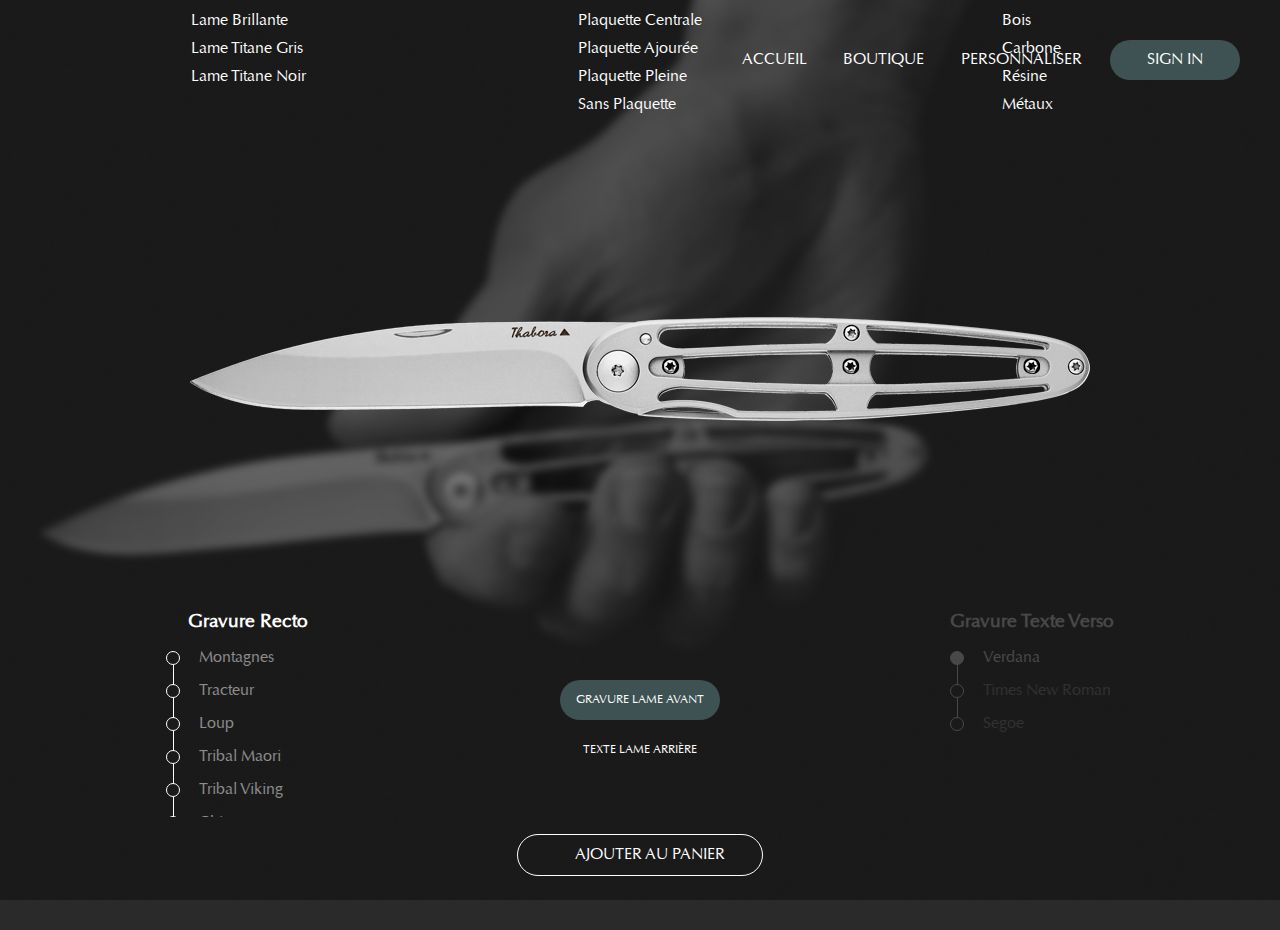
==== concever.html @ fe9e6eb0 "Création des sous menu dynamique de la page concever" ====
<html lang="fr">
  <!-- .... -->
  <!-- HEAD -->
  <!-- .... -->
  <head>
    <meta charset="UTF-8" />
    <meta name="viewport" content="width=device-width, initial-scale=1.0" />
    <title>Thabora Lame - Concever votre couteau</title>
    <link
      href="https://cdnjs.cloudflare.com/ajax/libs/font-awesome/5.13.0/css/all.min.css"
      rel="stylesheet"
    />
    <!-- FONTS -->
    <!-- font-family: 'Marcellus', serif; -->
    <link
      href="https://fonts.googleapis.com/css2?family=Marcellus&display=swap"
      rel="stylesheet"
    />
    <!-- font-family: 'Francois One', sans-serif; -->
    <link
      href="https://fonts.googleapis.com/css2?family=Francois+One&display=swap"
      rel="stylesheet"
    />
    <!-- font-family: 'Nothing You Could Do', cursive; -->
    <link
      href="https://fonts.googleapis.com/css2?family=Nothing+You+Could+Do&display=swap"
      rel="stylesheet"
    />
    <!-- font-family: 'Yeseva One', cursive; -->
    <link
      href="https://fonts.googleapis.com/css2?family=Yeseva+One&display=swap"
      rel="stylesheet"
    />
    <!-- JQUERY -->
    <script
      src="https://cdnjs.cloudflare.com/ajax/libs/jquery/3.6.3/jquery.min.js"
      integrity="sha512-STof4xm1wgkfm7heWqFJVn58Hm3EtS31XFaagaa8VMReCXAkQnJZ+jEy8PCC/iT18dFy95WcExNHFTqLyp72eQ=="
      crossorigin="anonymous"
      referrerpolicy="no-referrer"
    ></script>
    <!-- STYLE -->
    <link rel="stylesheet" href="css/style.css" />
  </head>
  <!-- BODY -->
  <body>
    <!-- IMAGES -->
    <div class="images"></div>
    <!-- HEADER -->
    <header>
      <ul>
        <li>
          <a href="index.html">Accueil</a>
        </li>
        <li>
          <a href="boutique.html">Boutique</a>
        </li>
        <li>
          <a href="fabriquer.html">Personnaliser</a>
        </li>
        <li>
          <a href="#">Sign in</a>
        </li>
      </ul>
    </header>
    <!-- MESSAGE LEFT -->
    <!-- <div class="message">
    <h3>Le bijoutier du couteau</h3>
    </div> -->
    <!-- MAIN FABRIQUER -->
    <div class="main__fabriquer">
      <!-- ......... -->
      <!-- SELECTION -->
      <!-- ......... -->
      <section class="selection">
        <div>
          <h3>Squelettes</h3>
          <div class="squelettes">
            <ul class="squelettes--liste"></ul>
          </div>
        </div>
        <div>
          <h3>Plaquettes</h3>
          <div class="plaquettes">
            <ul class="plaquettes--liste"></ul>
          </div>
        </div>
        <div>
          <h3>Matières</h3>
          <div class="matieres">
            <ul class="matieres--liste"></ul>
          </div>
        </div>
      </section>
      <!-- ----------------- -->
      <!-- COUTEAU APPARENCE -->
      <!-- ----------------- -->
      <div class="apparence">
        <div class="main__fabriquer__couteau">
          <img
            src="/img/produits/fabriquer/KB.png"
            alt="Lame"
            class="main__fabriquer__couteau__lame"
          />
          <img
            src="/img/produits/fabriquer/MANCHEBLANK.png"
            alt="Manche"
            class="main__fabriquer__couteau__manche"
          />
          <img
            src="/img/produits/fabriquer/MATIEREBLANK.png"
            alt="Forme"
            onclick="plaquetteanimation"
            class="main__fabriquer__couteau__plaquette"
          />
          <img
            src="/img/produits/fabriquer/GBLANK01KB.png"
            alt="Gravure"
            class="main__fabriquer__couteau__gravure"
          />
          <img
            src="/img/produits/fabriquer/VC.png"
            alt="Vis"
            class="main__fabriquer__couteau__vis"
          />
        </div>
        <div class="main__fabriquer__couteau__arriere">
          <img
            src="/img/produits/fabriquer/KBA.png"
            alt="Lame"
            class="main__fabriquer__couteau__lame main__fabriquer__couteau__lame--arriere"
          />
          <img
            src="/img/produits/fabriquer/MATIEREBLANK.png"
            alt="Forme"
            onclick="plaquetteanimation"
            class="main__fabriquer__couteau__plaquette main__fabriquer__couteau__plaquette--arriere"
          />
          <img
            src="/img/produits/fabriquer/VCA.png"
            alt="Vis"
            class="main__fabriquer__couteau__vis main__fabriquer__couteau__vis--arriere"
          />
          <input
            type="text"
            maxlength="20"
            placeholder="Gravez votre texte ..."
            class="main__fabriquer__couteau__arriere__text"
            id="texte_a_graver"
            value=""
          />
        </div>
    </div>
    <!-- ................. -->
    <!-- SELECTION GRAVURES-->
    <!-- ................. -->
    <div class="main__fabriquer__gravure">
      <!-- TITRE GRAVURE LAME -->
      <div class="main__fabriquer__gravure__titles">
        <!-- TITRE GRAVURE LAME AVANT -->
        <h3 class="main__fabriquer__gravure__titles__titregravurelameavant">
          Gravure Recto
        </h3>
        <!-- BLANK TITRE -->
        <div class="main__fabriquer__gravure__titles__blank"></div>
        <!-- TITRE GRAVURE LAME ARRIERE -->
        <h3 class="main__fabriquer__gravure__titles__titregravurelamearriere">
          Gravure Texte Verso
        </h3>
      </div>
      <div class="gravure__container">
        <!-- GRAVURES LAME -->
        <div
          class="main__fabriquer__gravure__section main__fabriquer__gravure__section--gravureslame"
        >
          <!-- MONTAGNE -->
          <div class="main__fabriquer__gravure__section__container">
            <div class="main__fabriquer__gravure__section__container__raw">
              <div
                class="main__fabriquer__gravure__section__container__raw__lines"
              >
                <div
                  class="main__fabriquer__gravure__section__container__raw__lines__container"
                >
                  <div
                    class="main__fabriquer__gravure__section__container__raw__lines__container__round montagnes__rounded"
                  ></div>
                </div>
              </div>
              <h4
                class="main__fabriquer__gravure__section__container__raw__title--montagnesgravure"
              >
                Montagnes
              </h4>
            </div>
            <!-- TRACTEUR -->
            <div class="main__fabriquer__gravure__section__container__raw">
              <div
                class="main__fabriquer__gravure__section__container__raw__lines"
              >
                <div
                  class="main__fabriquer__gravure__section__container__raw__lines__container"
                >
                  <div
                    class="main__fabriquer__gravure__section__container__raw__lines__container__round tracteur__rounded"
                  ></div>
                  <div
                    class="main__fabriquer__gravure__section__container__raw__lines__container--trait"
                  ></div>
                </div>
              </div>
              <h4
                class="main__fabriquer__gravure__section__container__raw__title--tracteurgravure"
              >
                Tracteur
              </h4>
            </div>
            <!-- LOUP -->
            <div class="main__fabriquer__gravure__section__container__raw">
              <div
                class="main__fabriquer__gravure__section__container__raw__lines"
              >
                <div
                  class="main__fabriquer__gravure__section__container__raw__lines__container"
                >
                  <div
                    class="main__fabriquer__gravure__section__container__raw__lines__container__round loup__rounded"
                  ></div>
                  <div
                    class="main__fabriquer__gravure__section__container__raw__lines__container--trait"
                  ></div>
                </div>
              </div>
              <h4
                class="main__fabriquer__gravure__section__container__raw__title--loupgravure"
              >
                Loup
              </h4>
            </div>
            <!-- TRIBAL MAORI -->
            <div class="main__fabriquer__gravure__section__container__raw">
              <div
                class="main__fabriquer__gravure__section__container__raw__lines"
              >
                <div
                  class="main__fabriquer__gravure__section__container__raw__lines__container"
                >
                  <div
                    class="main__fabriquer__gravure__section__container__raw__lines__container__round loup__rounded"
                  ></div>
                  <div
                    class="main__fabriquer__gravure__section__container__raw__lines__container--trait"
                  ></div>
                </div>
              </div>
              <h4
                class="main__fabriquer__gravure__section__container__raw__title--tribalmaorigravure"
              >
                Tribal Maori
              </h4>
            </div>
            <!-- TRIBAL VIKING -->
            <div class="main__fabriquer__gravure__section__container__raw">
              <div
                class="main__fabriquer__gravure__section__container__raw__lines"
              >
                <div
                  class="main__fabriquer__gravure__section__container__raw__lines__container"
                >
                  <div
                    class="main__fabriquer__gravure__section__container__raw__lines__container__round loup__rounded"
                  ></div>
                  <div
                    class="main__fabriquer__gravure__section__container__raw__lines__container--trait"
                  ></div>
                </div>
              </div>
              <h4
                class="main__fabriquer__gravure__section__container__raw__title--tribalvikinggravure"
              >
                Tribal Viking
              </h4>
            </div>
            <!-- CHIEN -->
            <div class="main__fabriquer__gravure__section__container__raw">
              <div
                class="main__fabriquer__gravure__section__container__raw__lines"
              >
                <div
                  class="main__fabriquer__gravure__section__container__raw__lines__container"
                >
                  <div
                    class="main__fabriquer__gravure__section__container__raw__lines__container__round loup__rounded"
                  ></div>
                  <div
                    class="main__fabriquer__gravure__section__container__raw__lines__container--trait"
                  ></div>
                </div>
              </div>
              <h4
                class="main__fabriquer__gravure__section__container__raw__title--chiengravure"
              >
                Chien
              </h4>
            </div>
            <!-- CHAT -->
            <div class="main__fabriquer__gravure__section__container__raw">
              <div
                class="main__fabriquer__gravure__section__container__raw__lines"
              >
                <div
                  class="main__fabriquer__gravure__section__container__raw__lines__container"
                >
                  <div
                    class="main__fabriquer__gravure__section__container__raw__lines__container__round loup__rounded"
                  ></div>
                  <div
                    class="main__fabriquer__gravure__section__container__raw__lines__container--trait"
                  ></div>
                </div>
              </div>
              <h4
                class="main__fabriquer__gravure__section__container__raw__title--chatgravure"
              >
                Chat
              </h4>
            </div>
          </div>
        </div>
        <!-- SWITCH FACE -->
        <div
          class="main__fabriquer__gravure__section main__fabriquer__gravure__section--switch"
        >
          <button id="frontBtn">Gravure lame avant</button>
          <button id="backBtn">Texte lame arrière</button>
        </div>
        <!-- GRAVURES LAME FACE ARRIERE -->
        <div
          class="main__fabriquer__gravure__section main__fabriquer__gravure__section--gravureslamearriere"
        >
          <!-- VERDANA -->
          <div class="main__fabriquer__gravure__section__container">
            <div class="main__fabriquer__gravure__section__container__raw">
              <div
                class="main__fabriquer__gravure__section__container__raw__lines"
              >
                <div
                  class="main__fabriquer__gravure__section__container__raw__lines__container"
                >
                  <div
                    class="main__fabriquer__gravure__section__container__raw__lines__container__round verdana__rounded"
                  ></div>
                </div>
              </div>
              <h4
                class="main__fabriquer__gravure__section__container__raw__title--verdana"
              >
                Verdana
              </h4>
            </div>
            <!-- TIMES NEW ROMAN -->
            <div class="main__fabriquer__gravure__section__container__raw">
              <div
                class="main__fabriquer__gravure__section__container__raw__lines"
              >
                <div
                  class="main__fabriquer__gravure__section__container__raw__lines__container"
                >
                  <div
                    class="main__fabriquer__gravure__section__container__raw__lines__container__round timesnewroman__rounded"
                  ></div>
                  <div
                    class="main__fabriquer__gravure__section__container__raw__lines__container--trait"
                  ></div>
                </div>
              </div>
              <h4
                class="main__fabriquer__gravure__section__container__raw__title--timesnewroman"
              >
                Times New Roman
              </h4>
            </div>
            <!-- SEGOE -->
            <div class="main__fabriquer__gravure__section__container__raw">
              <div
                class="main__fabriquer__gravure__section__container__raw__lines"
              >
                <div
                  class="main__fabriquer__gravure__section__container__raw__lines__container"
                >
                  <div
                    class="main__fabriquer__gravure__section__container__raw__lines__container__round segoe__rounded"
                  ></div>
                  <div
                    class="main__fabriquer__gravure__section__container__raw__lines__container--trait"
                  ></div>
                </div>
              </div>
              <h4
                class="main__fabriquer__gravure__section__container__raw__title--segoe"
              >
                Segoe
              </h4>
            </div>
          </div>
        </div>
      </div>
    </div>
    <!-- BUTTON PANIER -->
    <div class="main__commander">
      <span class="main__commander--panier" class="addToCart"
        ><i class="fa-solid fa-cart-shopping"></i
        ><a href="#" class="addToCart">Ajouter au panier</a></span
      >
    </div>
    <!-- JAVASCRIPT -->
    <script src="https://cdnjs.cloudflare.com/ajax/libs/jquery/3.5.1/jquery.min.js"></script>
    <link
      rel="stylesheet"
      href="https://cdnjs.cloudflare.com/ajax/libs/font-awesome/6.3.0/css/all.min.css"
      integrity="sha512-SzlrxWUlpfuzQ+pcUCosxcglQRNAq/DZjVsC0lE40xsADsfeQoEypE+enwcOiGjk/bSuGGKHEyjSoQ1zVisanQ=="
      crossorigin="anonymous"
      referrerpolicy="no-referrer"
    />
    <!-- <script src="js/main.js"></script> -->
    <script src="js/concever.js"></script>
  </body>
</html>
---- css/style.css ----
@charset "UTF-8";
* {
  margin: 0;
  padding: 0;
  list-style-type: none;
  text-decoration: none;
  scroll-behavior: smooth;
  color: white;
  font-family: "optima_lt_proroman", serif;
}

input {
  -webkit-user-select: none;
     -moz-user-select: none;
          user-select: none;
  padding: 10px;
}

body {
  background-color: #2A2A2A;
}

@font-face {
  font-family: "optima_lt_probold_italic";
  src: url("/fonts/optimaltpro-bolditalic-webfont.woff2") format("woff2"), url("/fonts/optimaltpro-bolditalic-webfont.woff") format("woff");
  font-weight: normal;
  font-style: normal;
}
@font-face {
  font-family: "optima_lt_prodemi_bold";
  src: url("/fonts/optimaltpro-demibold-webfont.woff2") format("woff2"), url("/fonts/optimaltpro-demibold-webfont.woff") format("woff");
  font-weight: normal;
  font-style: normal;
}
@font-face {
  font-family: "optima_lt_prodemi_bold_italic";
  src: url("/fonts/optimaltpro-demibolditalic-webfont.woff2") format("woff2"), url("/fonts/optimaltpro-demibolditalic-webfont.woff") format("woff");
  font-weight: normal;
  font-style: normal;
}
@font-face {
  font-family: "optima_lt_proextra_black";
  src: url("/fonts/optimaltpro-extrablack-webfont.woff2") format("woff2"), url("/fonts/optimaltpro-extrablack-webfont.woff") format("woff");
  font-weight: normal;
  font-style: normal;
}
@font-face {
  font-family: "optima_lt_proXBlkIt";
  src: url("/fonts/optimaltpro-extrablackita-webfont.woff2") format("woff2"), url("/fonts/optimaltpro-extrablackita-webfont.woff") format("woff");
  font-weight: normal;
  font-style: normal;
}
@font-face {
  font-family: "optima_lt_proitalic";
  src: url("/fonts/optimaltpro-italic-webfont.woff2") format("woff2"), url("/fonts/optimaltpro-italic-webfont.woff") format("woff");
  font-weight: normal;
  font-style: normal;
}
@font-face {
  font-family: "optima_lt_promedium";
  src: url("/fonts/optimaltpro-medium-webfont.woff2") format("woff2"), url("/fonts/optimaltpro-medium-webfont.woff") format("woff");
  font-weight: normal;
  font-style: normal;
}
@font-face {
  font-family: "optima_lt_promedium_italic";
  src: url("/fonts/optimaltpro-mediumitalic-webfont.woff2") format("woff2"), url("/fonts/optimaltpro-mediumitalic-webfont.woff") format("woff");
  font-weight: normal;
  font-style: normal;
}
@font-face {
  font-family: "optima_lt_proroman";
  src: url("/fonts/optimaltpro-roman-webfont.woff2") format("woff2"), url("/fonts/optimaltpro-roman-webfont.woff") format("woff");
  font-weight: normal;
  font-style: normal;
}
@font-face {
  font-family: "optima_lt_problack";
  src: url("/fonts/optimaltpro-black-webfont.woff2") format("woff2"), url("/fonts/optimaltpro-black-webfont.woff") format("woff");
  font-weight: normal;
  font-style: normal;
}
@font-face {
  font-family: "optima_lt_problack_italic";
  src: url("/fonts/optimaltpro-blackitalic-webfont.woff2") format("woff2"), url("/fonts/optimaltpro-blackitalic-webfont.woff") format("woff");
  font-weight: normal;
  font-style: normal;
}
@font-face {
  font-family: "optima_lt_probold";
  src: url("/fonts/optimaltpro-bold-webfont.woff2") format("woff2"), url("/fonts/optimaltpro-bold-webfont.woff") format("woff");
  font-weight: normal;
  font-style: normal;
}
@font-face {
  font-family: "verdanaregular";
  src: url("/fonts/verdana-webfont.woff2") format("woff2"), url("/fonts/verdana-webfont.woff") format("woff");
  font-weight: normal;
  font-style: normal;
}
@font-face {
  font-family: "verdanaregular";
  src: url("/fonts/verdana-webfont.woff2") format("woff2"), url("/fonts/verdana-webfont.woff") format("woff");
  font-weight: normal;
  font-style: normal;
}
@font-face {
  font-family: "times_new_romanregular";
  src: url("/fonts/times-webfont.woff2") format("woff2"), url("/fonts/times-webfont.woff") format("woff");
  font-weight: normal;
  font-style: normal;
}
@font-face {
  font-family: "segoe_printregular";
  src: url("/fonts/segoepr-webfont.woff2") format("woff2"), url("/fonts/segoepr-webfont.woff") format("woff");
  font-weight: normal;
  font-style: normal;
}
header {
  z-index: 1000;
  position: absolute;
  top: 0;
  right: 0;
  padding: 25px 25px;
}
header ul li {
  display: flex;
  float: left;
  align-items: center;
  justify-content: center;
  width: -moz-fit-content;
  width: fit-content;
  height: 40px;
  margin: 15px;
  text-transform: uppercase;
  line-height: 0;
}
header ul li:last-child {
  width: 130px;
  background-color: #3e5153;
  border-radius: 50px;
  margin-left: 10px;
}
header ul li a {
  --thickness: .05em;
  --strike: 0;
  background: linear-gradient(90deg, transparent, currentColor 0) no-repeat right center/calc(var(--strike) * 100%) var(--thickness);
  transition: background-size 0.1s ease-out;
  font: 16px "optima_lt_proroman", serif;
  padding: 0 0.2em;
}
header ul li a:hover {
  --strike: 1;
  background-position-x: left;
}

.message {
  left: -120px;
  display: flex;
  justify-content: center;
  align-items: center;
  position: fixed;
  margin: auto;
  top: 0;
  width: 420px;
  height: 100vh;
  text-align: center;
}
.message h3 {
  font-family: "Yeseva One", cursive;
  display: flex;
  transform: rotate(-90deg);
  font-size: 35px;
}

body {
  position: relative;
}
body .video {
  position: absolute;
  height: 100vh;
  width: 100vw;
  overflow: hidden;
  position: relative;
  line-height: 0;
}
body .video video {
  -o-object-fit: cover;
     object-fit: cover;
  transform: scale(120%);
  line-height: 0;
  position: fixed;
  margin: auto;
  top: 0;
  bottom: 0;
  left: 0;
  right: 0;
}
body .main {
  display: flex;
  justify-content: center;
  align-items: center;
  flex-direction: column;
  position: absolute;
  bottom: 50px;
  width: 100vw;
}
body .main h1 {
  font-size: 72px;
  font-weight: 300;
  text-transform: uppercase;
}
body .main h2 {
  margin-top: 15px;
  font-family: "Yeseva One", cursive;
  font-size: 32px;
  font-weight: 100;
}
body .main__boutons {
  display: flex;
}
body .main__boutons__btn {
  width: 120px;
  height: 45px;
  border: 1px solid white;
  border-radius: 50px;
  margin: 50px 15px;
  display: flex;
  justify-content: center;
  align-items: center;
  text-align: center;
}
body .main__boutons__btn:hover {
  background-color: #3e5153;
  transition: background-color 300ms linear;
}
body .main__boutons__btn a {
  height: 100%;
  width: 100%;
  line-height: 3;
}

body {
  position: relative;
  display: flex;
  justify-content: center;
  align-items: center;
}
body .images {
  z-index: 0;
  position: absolute;
  width: 100vw;
  height: 100vh;
  background-image: url(/img/BACKGROUND.png);
  background-repeat: no-repeat;
  background-position: center;
  background-size: cover;
}
body .main__fabriquer {
  position: relative;
  height: 960px;
  width: 1170px;
  display: flex;
  justify-content: space-between;
  align-items: center;
  flex-direction: column;
}
body .main__fabriquer .selection {
  display: flex;
  justify-content: space-between;
  width: 100%;
}
body .main__fabriquer .selection div {
  width: 33%;
  display: flex;
  flex-direction: column;
  align-items: center;
}
body .main__fabriquer .selection div h3 {
  width: -moz-fit-content;
  width: fit-content;
  font-size: 19px;
  text-transform: capitalize;
}
body .main__fabriquer .selection div div {
  margin-top: 12px;
}
body .main__fabriquer .selection div div ul li {
  cursor: pointer;
  margin: 12px;
  width: -moz-max-content;
  width: max-content;
  position: relative;
}
body .main__fabriquer .selection div div ul li ul {
  position: absolute;
  left: 350%;
  top: -20px;
}
body .main__fabriquer .selection div div ul li ul li {
  margin: 10px;
  left: 0;
  top: 10px;
}
body .main__fabriquer .apparence {
  width: 100%;
  height: 150px;
  position: relative;
  display: flex;
  justify-content: center;
  align-items: center;
}
body .main__fabriquer .apparence .main__fabriquer__couteau {
  opacity: 1;
  z-index: 0;
  position: absolute;
  top: 0;
  bottom: 0;
  left: 0;
  right: 0;
  margin: auto;
  height: 150px;
  width: 1170px;
}
body .main__fabriquer .apparence .main__fabriquer__couteau__lame {
  position: absolute;
  top: 0;
  bottom: 0;
  left: 0;
  right: 0;
  margin: auto;
}
body .main__fabriquer .apparence .main__fabriquer__couteau__manche {
  position: absolute;
  top: 0;
  bottom: 0;
  left: 0;
  right: 0;
  margin: auto;
}
body .main__fabriquer .apparence .main__fabriquer__couteau__plaquette {
  position: absolute;
  top: 0;
  bottom: 0;
  left: 0;
  right: 0;
  margin: auto;
  transform-origin: center;
  animation: plaquetteanimation 300ms;
}
@keyframes plaquetteanimation {
  from {
    transform: scale(150%);
    opacity: 0;
  }
  to {
    transform: scale(100%);
    opacity: 1;
  }
}
body .main__fabriquer .apparence .main__fabriquer__couteau__gravure {
  position: absolute;
  top: 0;
  bottom: 0;
  left: 0;
  right: 0;
  margin: auto;
}
body .main__fabriquer .apparence .main__fabriquer__couteau__vis {
  position: absolute;
  top: 0;
  bottom: 0;
  left: 0;
  right: 0;
  margin: auto;
}
body .main__fabriquer .apparence .main__fabriquer__couteau__arriere {
  display: none;
  width: 1170px;
  opacity: 0;
  z-index: 500;
  position: absolute;
  height: 150px;
}
body .main__fabriquer .apparence .main__fabriquer__couteau__arriere__lame {
  position: absolute;
  top: 0;
  bottom: 0;
  left: 0;
  right: 0;
  margin: auto;
}
body .main__fabriquer .apparence .main__fabriquer__couteau__arriere__plaquette {
  position: absolute;
  top: 0;
  bottom: 0;
  left: 0;
  right: 0;
  margin: auto;
}
body .main__fabriquer .apparence .main__fabriquer__couteau__arriere__vis {
  position: absolute;
  top: 0;
  bottom: 0;
  left: 0;
  right: 0;
  margin: auto;
}
body .main__fabriquer .apparence .main__fabriquer__couteau__arriere__text {
  z-index: 200;
  width: 300px;
  height: 40px;
  text-align: left;
  position: absolute;
  right: 285px;
  top: 23px;
  border: transparent;
  background-color: transparent;
  color: #1a1a1a;
  font-family: "verdanaregular";
  font-size: 14px;
  font-weight: 500;
}
body .main__fabriquer .apparence .main__fabriquer__couteau__arriere__text:focus {
  outline: none;
}
body .main__fabriquer .apparence .main__fabriquer__couteau__arriere .inputlaserclair::-moz-placeholder {
  color: #dbdbdb;
}
body .main__fabriquer .apparence .main__fabriquer__couteau__arriere .inputlaserclair::placeholder {
  color: #dbdbdb;
}
body .main__fabriquer .apparence .main__fabriquer__couteau__arriere .inputlaserfonce::-moz-placeholder {
  color: #1a1a1a;
}
body .main__fabriquer .apparence .main__fabriquer__couteau__arriere .inputlaserfonce::placeholder {
  color: #1a1a1a;
}
body .main__fabriquer__gravure {
  height: 33%;
  width: 100%;
  display: flex;
  flex-direction: column;
  align-items: center;
}
body .main__fabriquer__gravure__titles {
  width: 100%;
  display: flex;
  justify-content: space-between;
  align-items: center;
  text-align: center;
}
body .main__fabriquer__gravure__titles h3 {
  text-transform: capitalize;
  font-size: 19px;
}
body .main__fabriquer__gravure__titles__titregravurelameavant {
  display: block;
  width: 33%;
  text-transform: uppercase;
  color: white;
  font-family: "optima_lt_proroman", serif;
  font-weight: 600;
  font-size: 16px;
  text-transform: uppercase;
}
body .main__fabriquer__gravure__titles__blank {
  width: 33%;
}
body .main__fabriquer__gravure__titles__titregravurelamearriere {
  display: block;
  opacity: 0.2;
  width: 33%;
  text-transform: uppercase;
  color: white;
  font-family: "optima_lt_proroman", serif;
  font-weight: 600;
  font-size: 16px;
  text-transform: uppercase;
}
body .main__fabriquer__gravure .gravure__container {
  display: flex;
  justify-content: space-between;
  align-items: center;
  width: 100%;
}
body .main__fabriquer__gravure .gravure__container .main__fabriquer__gravure__section {
  height: 100%;
  text-align: center;
  display: flex;
  align-items: center;
  flex-direction: column;
  justify-content: space-between;
  height: 185px;
}
body .main__fabriquer__gravure .gravure__container .main__fabriquer__gravure__section--gravureslame {
  z-index: 101;
  display: block;
  width: 33%;
  overflow: hidden;
}
body .main__fabriquer__gravure .gravure__container .main__fabriquer__gravure__section--switch {
  position: relative;
  width: 33%;
  height: 100%;
  -webkit-user-select: none;
     -moz-user-select: none;
          user-select: none;
}
body .main__fabriquer__gravure .gravure__container .main__fabriquer__gravure__section--switch button {
  position: absolute;
  top: 0;
  bottom: 0;
  left: 0;
  right: 0;
  margin: auto;
  background-color: transparent;
  border: 0px solid #fff;
  border-radius: 50px;
  height: 40px;
  width: 160px;
  font-size: 12px;
  text-transform: uppercase;
  font-family: "optima_lt_proroman", serif;
  cursor: pointer;
}
body .main__fabriquer__gravure .gravure__container .main__fabriquer__gravure__section--switch button:first-child {
  background-color: #3e5153;
  top: -50px;
}
body .main__fabriquer__gravure .gravure__container .main__fabriquer__gravure__section--switch button:last-child {
  bottom: -50px;
}
body .main__fabriquer__gravure .gravure__container .main__fabriquer__gravure__section--gravureslamearriere {
  display: block;
  z-index: 101;
  opacity: 0.2;
  width: 33%;
  overflow: hidden;
}
body .main__fabriquer__gravure .gravure__container .main__fabriquer__gravure__section__container {
  width: 100%;
  height: 100%;
  overflow: auto;
  padding-right: 35px;
}
body .main__fabriquer__gravure .gravure__container .main__fabriquer__gravure__section__container__raw {
  position: relative;
  display: flex;
  text-align: left;
}
body .main__fabriquer__gravure .gravure__container .main__fabriquer__gravure__section__container__raw h4 {
  line-height: 13px;
  padding-top: 20px;
  width: 60%;
  color: white;
  opacity: 0.5;
  font-weight: 400;
  cursor: pointer;
  -moz-user-select: none; /* Firefox */
  -webkit-user-select: none; /* Chrome, Safari, Opéra depuis la version 15 */ /* Internet explorer depuis la version 10 et Edge */
  user-select: none; /* Propriété standard */
  width: 300px;
  cursor: pointer;
}
body .main__fabriquer__gravure .gravure__container .main__fabriquer__gravure__section__container__raw .main__fabriquer__gravure__section__container__raw__title--verdana {
  opacity: 1;
}
body .main__fabriquer__gravure .gravure__container .main__fabriquer__gravure__section__container__raw__lines {
  width: 40%;
  display: flex;
  justify-content: end;
  padding-right: 20px;
}
body .main__fabriquer__gravure .gravure__container .main__fabriquer__gravure__section__container__raw__lines__container {
  width: 12px;
  height: 33px;
  display: flex;
  justify-content: center;
}
body .main__fabriquer__gravure .gravure__container .main__fabriquer__gravure__section__container__raw__lines__container__round {
  height: 12px;
  width: 12px;
  border-radius: 50%;
  border: 1px solid white;
  background-color: transparent;
  position: absolute;
  bottom: 0;
}
body .main__fabriquer__gravure .gravure__container .main__fabriquer__gravure__section__container__raw__lines__container .verdana__rounded {
  background-color: #fff;
}
body .main__fabriquer__gravure .gravure__container .main__fabriquer__gravure__section__container__raw__lines__container--trait {
  position: absolute;
  height: 20px;
  width: 1px;
  background-color: white;
}
body .main__fabriquer__gravure .gravure__container .main__fabriquer__gravure__section__container__raw__sousmenu {
  z-index: 10;
  position: absolute;
  right: 100px;
  display: none;
}
body .main__fabriquer__gravure .gravure__container .main__fabriquer__gravure__section__container__raw__sousmenu--hidden {
  display: none;
}
body .main__fabriquer__gravure .gravure__container .main__fabriquer__gravure__section__container__raw__sousmenu--show {
  display: block;
}
body .main__fabriquer__gravure .gravure__container .main__fabriquer__gravure__section__container__raw__sousmenu__line {
  position: absolute;
  left: -50px;
  top: 6px;
  background-color: #fff;
  height: 1px;
  width: 40px;
}
body .main__fabriquer__gravure .gravure__container .main__fabriquer__gravure__section__container__raw__sousmenu__line__round {
  position: absolute;
  right: 0;
  top: -3px;
  height: 6px;
  width: 6px;
  background-color: #fff;
  border-radius: 50%;
}
body .main__fabriquer__gravure .gravure__container .main__fabriquer__gravure__section__container__raw__sousmenu ul {
  position: absolute;
  top: 0px;
  transition: 0.3s ease-out;
}
body .main__fabriquer__gravure .gravure__container .main__fabriquer__gravure__section__container__raw__sousmenu ul li {
  width: 150px;
  color: white;
  opacity: 0.5;
  margin: 12px;
  cursor: pointer;
  -moz-user-select: none; /* Firefox */
  -webkit-user-select: none; /* Chrome, Safari, Opéra depuis la version 15 */ /* Internet explorer depuis la version 10 et Edge */
  user-select: none; /* Propriété standard */
}
body .main__fabriquer__gravure .gravure__container .main__fabriquer__gravure__section__container__raw__sousmenu ul li:first-child {
  margin-top: 0;
  color: white;
  opacity: 1;
}
body .main__commander {
  display: flex;
  justify-content: center;
  align-items: center;
  flex-direction: column;
  position: absolute;
  bottom: 50px;
  width: 100vw;
  height: 50px;
}
body .main__commander--panier {
  z-index: 100;
  display: flex;
  justify-content: center;
  align-items: center;
  width: 220px;
  height: 20px;
  border: 1px solid white;
  border-radius: 50px;
  margin: 50px 15px;
  text-align: center;
  padding: 12px;
  font-size: 18px;
}
body .main__commander--panier:hover {
  background-color: #124a52;
  transition: background-color 300ms linear;
}
body .main__commander--panier a {
  padding-left: 20px;
  height: 100%;
  font-size: 16px;
  display: flex;
  justify-content: center;
  align-items: center;
  text-transform: uppercase;
}

.boutique {
  display: flex;
  flex-direction: column;
  justify-content: center;
  margin-top: 150px;
}
.boutique p {
  width: 100%;
  text-align: center;
  text-transform: uppercase;
}
.boutique h3 {
  font-family: "Yeseva One", cursive;
  font-size: 24px;
  width: 100%;
  text-align: center;
  margin-top: 8px;
}
.boutique .produits {
  z-index: 100;
  width: 1170px;
  display: flex;
  justify-content: center;
  margin-top: 40px;
}
.boutique .produits .fiches-produits {
  display: flex;
  justify-content: space-between;
  width: 100%;
  flex-wrap: wrap;
}
.boutique .produits .fiches-produits div {
  width: calc(33% - 32px);
  margin: 8px;
  cursor: pointer;
  overflow: hidden;
}
.boutique .produits .fiches-produits div img {
  width: 100%;
  background-color: #f0f0f0;
  margin-bottom: 12px;
  transition: transform 0.3s ease;
}
.boutique .produits .fiches-produits div img:hover {
  transform: scale(1.1);
}
.boutique .produits .fiches-produits div p {
  font-weight: 500;
  text-align: center;
  margin: 8px 0;
}
.boutique .produits .fiches-produits div p:last-child {
  color: #ffb900;
}

.shop {
  position: fixed;
  display: flex;
  flex-direction: column;
  justify-content: center;
  margin-top: 150px;
  width: 1170px;
  height: 100vh;
}
.shop .titres {
  position: absolute;
  top: 50px;
  left: 0;
  right: 0;
  margin: auto;
  display: flex;
  justify-content: center;
  flex-direction: column;
}
.shop .titres p {
  width: 100%;
  text-align: center;
  text-transform: uppercase;
}
.shop .titres h3 {
  font-family: "Yeseva One", cursive;
  font-size: 24px;
  width: 100%;
  text-align: center;
  margin-top: 8px;
}
.shop .produits {
  width: 100%;
  height: 500px;
  position: relative;
  overflow: hidden;
}
.shop .produits .degrade {
  position: absolute;
  height: 75px;
  width: 100%;
  z-index: 100;
}
.shop .produits .degradetop {
  top: 0;
  background: linear-gradient(#1A1A1A, transparent);
}
.shop .produits .degradebottom {
  bottom: 0;
  background: linear-gradient(transparent, #1A1A1A);
}
.shop .produits .couteaux {
  width: 100%;
  height: 100%;
  display: flex;
  justify-content: center;
  align-items: center;
  flex-direction: column;
}
.shop .produits .couteaux .couteau {
  width: 100%;
  height: 150px;
  margin: 50px;
  cursor: pointer;
}

.coouteauhide {
  filter: saturate(0.3);
  transform: scale(0.7);
}/*# sourceMappingURL=style.css.map */
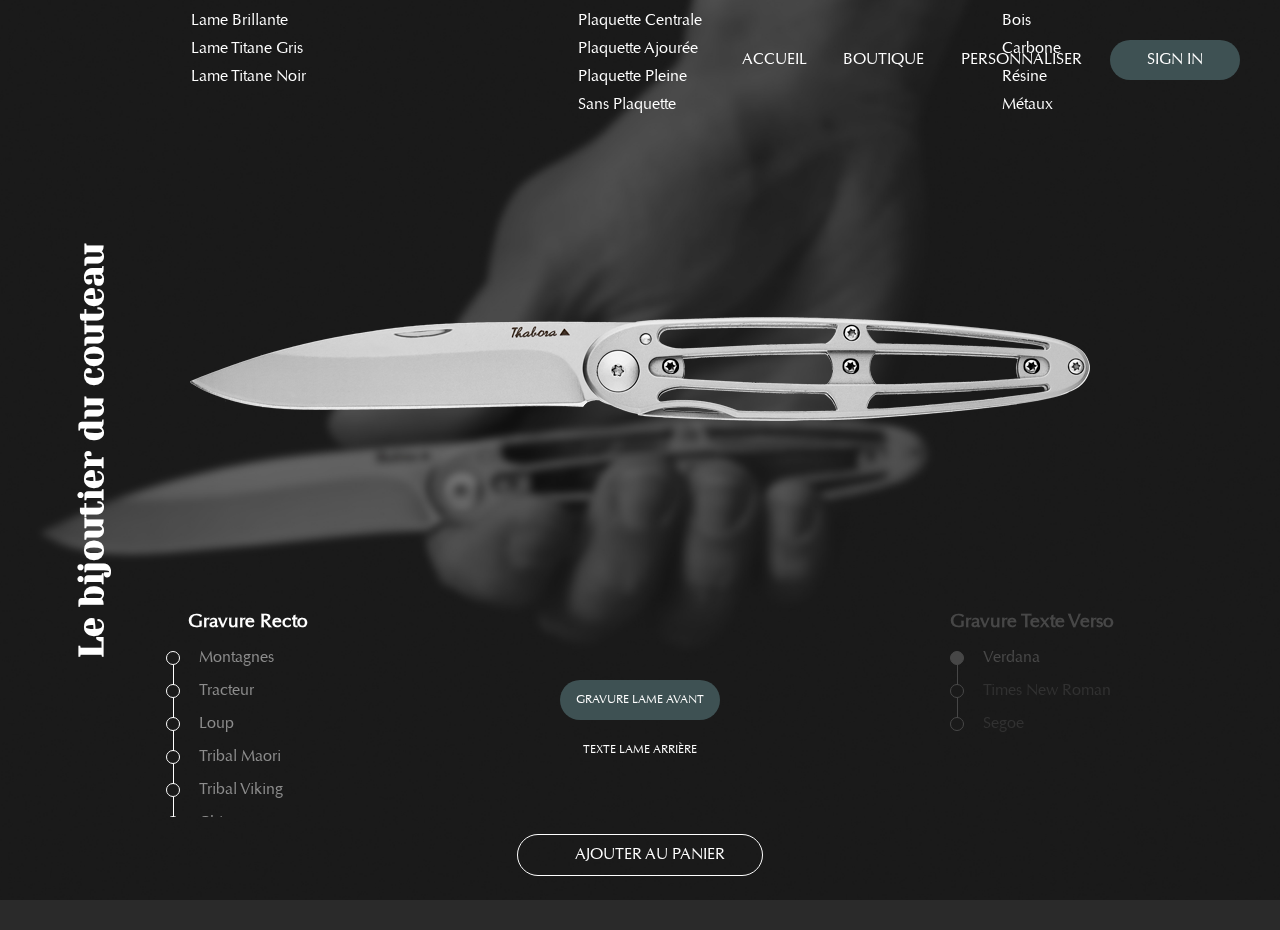
==== commit cac5521d: "Reaffichage titre sur la page concever" ====
--- a/concever.html
+++ b/concever.html
@@ -63,9 +63,9 @@
       </ul>
     </header>
     <!-- MESSAGE LEFT -->
-    <!-- <div class="message">
+    <div class="message">
     <h3>Le bijoutier du couteau</h3>
-    </div> -->
+    </div>
     <!-- MAIN FABRIQUER -->
     <div class="main__fabriquer">
       <!-- ......... -->
--- a/css/style.css
+++ b/css/style.css
@@ -783,11 +783,11 @@
 }
 .shop .produits .degradetop {
   top: 0;
-  background: linear-gradient(#1A1A1A, transparent);
+  background: linear-gradient(#2A2A2A, transparent);
 }
 .shop .produits .degradebottom {
   bottom: 0;
-  background: linear-gradient(transparent, #1A1A1A);
+  background: linear-gradient(transparent, #2A2A2A);
 }
 .shop .produits .couteaux {
   width: 100%;
